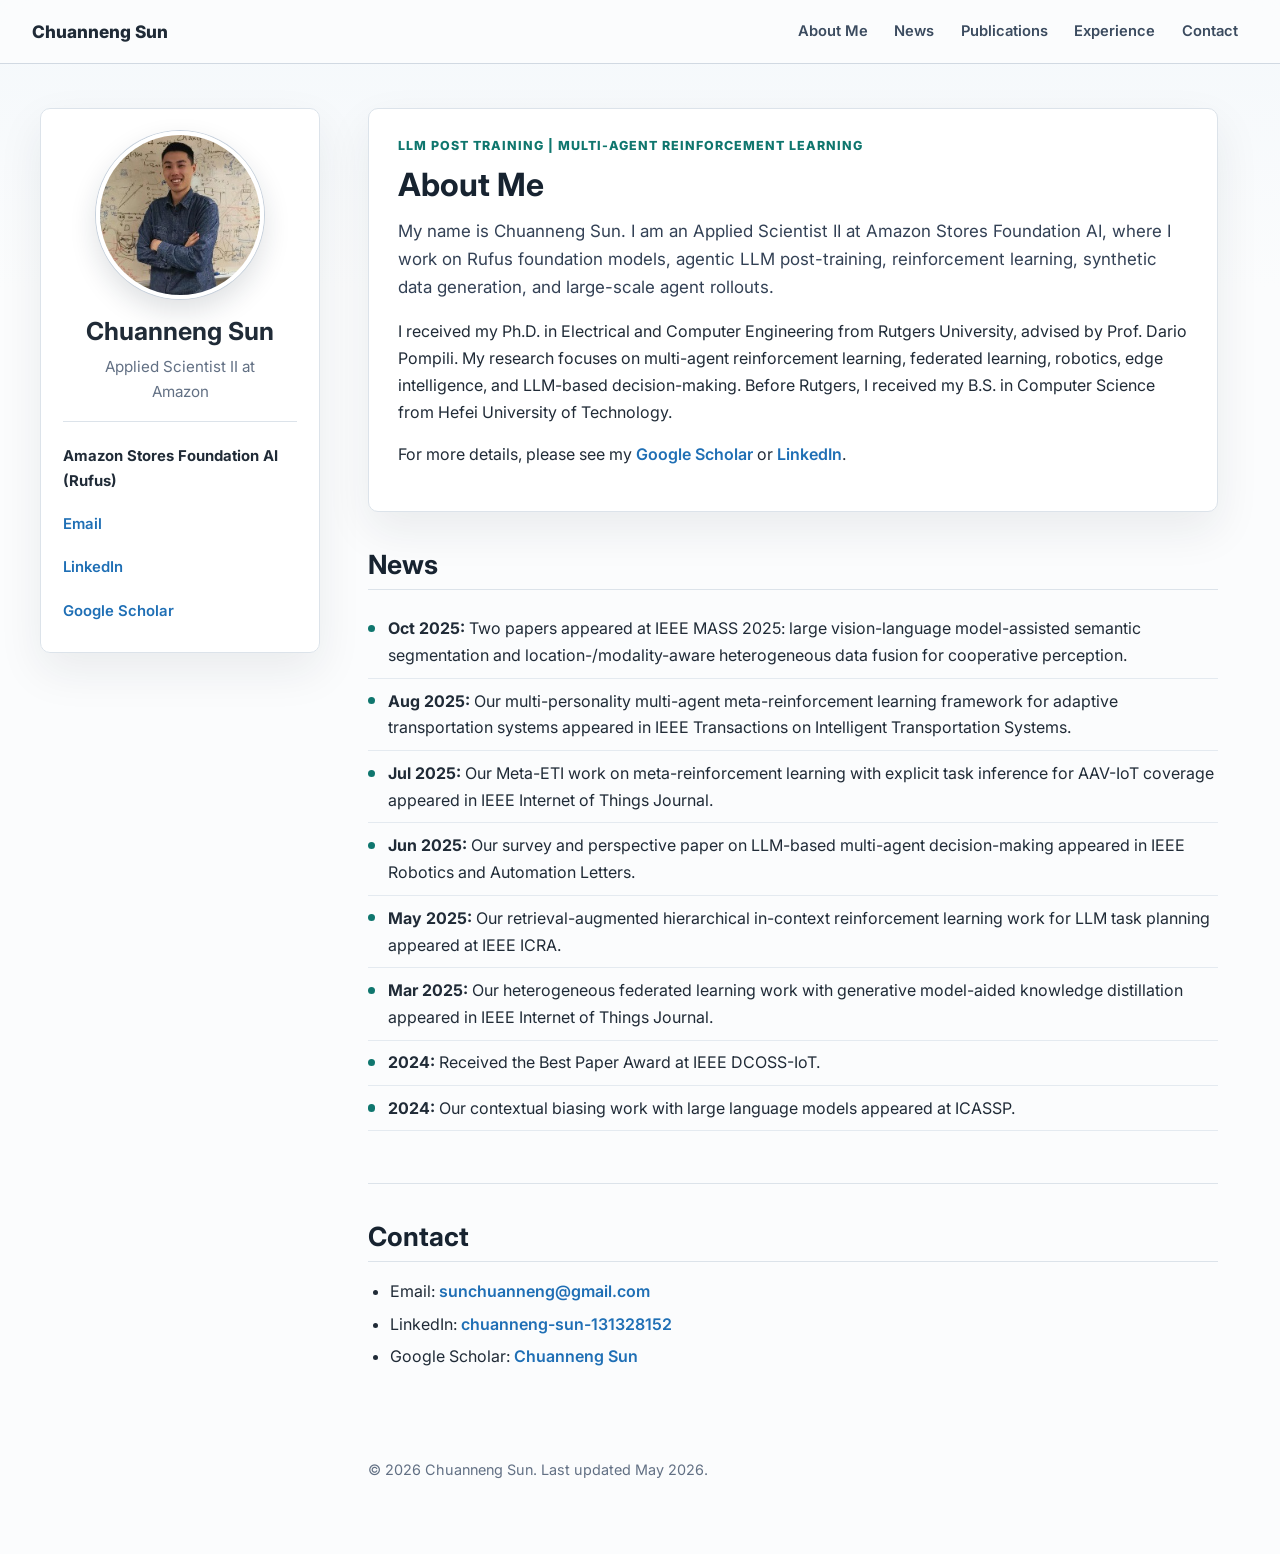
==== index.html @ 6506b9e9 "Create personal website" ====
<!doctype html>
<html lang="en">
  <head>
    <meta charset="utf-8">
    <meta name="viewport" content="width=device-width, initial-scale=1">
    <meta name="description" content="Chuanneng Sun, Applied Scientist at Amazon working on agentic LLMs, reinforcement learning, federated learning, and robotics.">
    <title>Chuanneng Sun</title>
    <link rel="preconnect" href="https://fonts.googleapis.com">
    <link rel="preconnect" href="https://fonts.gstatic.com" crossorigin>
    <link href="https://fonts.googleapis.com/css2?family=Inter:wght@400;500;600;700;800&display=swap" rel="stylesheet">
    <link rel="stylesheet" href="styles.css">
  </head>
  <body>
    <header class="topbar">
      <a class="site-title" href="#about">Chuanneng Sun</a>
      <nav aria-label="Primary navigation">
        <a href="index.html#about">About Me</a>
        <a href="index.html#news">News</a>
        <a href="publications.html">Publications</a>
        <a href="experience.html">Experience</a>
        <a href="index.html#contact">Contact</a>
      </nav>
    </header>

    <div class="page">
      <aside class="sidebar" aria-label="Profile">
        <img class="avatar" src="assets/chuanneng.jpeg" alt="Chuanneng Sun">
        <h1>Chuanneng Sun</h1>
        <p class="role">Applied Scientist II at Amazon</p>
        <ul class="profile-list">
          <li>Amazon Stores Foundation AI (Rufus)</li>
          <li><a href="mailto:sunchuanneng@gmail.com">Email</a></li>
          <li><a href="https://www.linkedin.com/in/chuanneng-sun-131328152/" target="_blank" rel="noreferrer">LinkedIn</a></li>
          <li><a href="https://scholar.google.com/citations?user=oYbSOikAAAAJ&hl=en&oi=ao" target="_blank" rel="noreferrer">Google Scholar</a></li>
        </ul>
      </aside>

      <main class="content">
        <section class="intro-card" id="about">
          <p class="kicker">LLM Post Training | Multi-Agent Reinforcement Learning</p>
          <h2>About Me</h2>
          <p class="lead">
            My name is Chuanneng Sun. I am an Applied Scientist II at Amazon Stores Foundation AI,
            where I work on Rufus foundation models, agentic LLM post-training, reinforcement learning,
            synthetic data generation, and large-scale agent rollouts.
          </p>
          <p>
            I received my Ph.D. in Electrical and Computer Engineering from Rutgers University,
            advised by Prof. Dario Pompili. My research focuses on multi-agent reinforcement learning,
            federated learning, robotics, edge intelligence, and LLM-based decision-making. Before Rutgers,
            I received my B.S. in Computer Science from Hefei University of Technology.
          </p>
          <p>
            For more details, please see my
            <a href="https://scholar.google.com/citations?user=oYbSOikAAAAJ&hl=en&oi=ao" target="_blank" rel="noreferrer">Google Scholar</a>
            or <a href="https://www.linkedin.com/in/chuanneng-sun-131328152/" target="_blank" rel="noreferrer">LinkedIn</a>.
          </p>
        </section>

        <section id="news">
          <h2>News</h2>
          <ul class="news-list">
            <li><strong>Oct 2025:</strong> Two papers appeared at IEEE MASS 2025: large vision-language model-assisted semantic segmentation and location-/modality-aware heterogeneous data fusion for cooperative perception.</li>
            <li><strong>Aug 2025:</strong> Our multi-personality multi-agent meta-reinforcement learning framework for adaptive transportation systems appeared in IEEE Transactions on Intelligent Transportation Systems.</li>
            <li><strong>Jul 2025:</strong> Our Meta-ETI work on meta-reinforcement learning with explicit task inference for AAV-IoT coverage appeared in IEEE Internet of Things Journal.</li>
            <li><strong>Jun 2025:</strong> Our survey and perspective paper on LLM-based multi-agent decision-making appeared in IEEE Robotics and Automation Letters.</li>
            <li><strong>May 2025:</strong> Our retrieval-augmented hierarchical in-context reinforcement learning work for LLM task planning appeared at IEEE ICRA.</li>
            <li><strong>Mar 2025:</strong> Our heterogeneous federated learning work with generative model-aided knowledge distillation appeared in IEEE Internet of Things Journal.</li>
            <li><strong>2024:</strong> Received the Best Paper Award at IEEE DCOSS-IoT.</li>
            <li><strong>2024:</strong> Our contextual biasing work with large language models appeared at ICASSP.</li>
          </ul>
        </section>

        <section id="contact">
          <h2>Contact</h2>
          <ul>
            <li>Email: <a href="mailto:sunchuanneng@gmail.com">sunchuanneng@gmail.com</a></li>
            <li>LinkedIn: <a href="https://www.linkedin.com/in/chuanneng-sun-131328152/" target="_blank" rel="noreferrer">chuanneng-sun-131328152</a></li>
            <li>Google Scholar: <a href="https://scholar.google.com/citations?user=oYbSOikAAAAJ&hl=en&oi=ao" target="_blank" rel="noreferrer">Chuanneng Sun</a></li>
          </ul>
        </section>

        <footer>
          <p>&copy; <span id="year"></span> Chuanneng Sun. Last updated May 2026.</p>
        </footer>
      </main>
    </div>

    <script src="script.js"></script>
  </body>
</html>
---- styles.css ----
:root {
  --bg: #fbfcfd;
  --paper: #ffffff;
  --paper-soft: #f6f8fb;
  --text: #202b37;
  --muted: #627084;
  --line: #dce3ea;
  --line-strong: #c7d1dc;
  --link: #1f6fb5;
  --link-hover: #164d80;
  --accent: #0f766e;
  --accent-soft: #e7f5f3;
  --shadow: 0 18px 45px rgba(20, 35, 52, 0.08);
}

* {
  box-sizing: border-box;
}

html {
  scroll-behavior: smooth;
}

body {
  margin: 0;
  background:
    linear-gradient(180deg, #f4f8fb 0, #fbfcfd 18rem),
    var(--bg);
  color: var(--text);
  font-family: Inter, -apple-system, BlinkMacSystemFont, "Segoe UI", sans-serif;
  font-size: 16px;
  line-height: 1.68;
}

a {
  color: var(--link);
  font-weight: 600;
  text-decoration: none;
  text-underline-offset: 0.18em;
}

a:hover {
  color: var(--link-hover);
  text-decoration: underline;
}

.topbar {
  position: sticky;
  top: 0;
  z-index: 10;
  display: flex;
  align-items: center;
  justify-content: space-between;
  gap: 1.5rem;
  min-height: 4rem;
  padding: 0 2rem;
  border-bottom: 1px solid rgba(199, 209, 220, 0.8);
  background: rgba(251, 252, 253, 0.92);
  backdrop-filter: blur(16px);
}

.site-title {
  color: var(--text);
  font-size: 1.08rem;
  font-weight: 800;
}

.topbar nav {
  display: flex;
  flex-wrap: wrap;
  gap: 0.35rem;
  font-size: 0.92rem;
}

.topbar nav a {
  border-radius: 999px;
  color: #3b4b5f;
  padding: 0.35rem 0.65rem;
}

.topbar nav a:hover,
.topbar nav a.active {
  background: var(--accent-soft);
  color: var(--accent);
  text-decoration: none;
}

.page {
  display: grid;
  grid-template-columns: 280px minmax(0, 850px);
  gap: 3rem;
  width: min(1200px, calc(100% - 3rem));
  margin: 0 auto;
  padding: 2.75rem 0 4.5rem;
}

.sidebar {
  position: sticky;
  top: 5.75rem;
  align-self: start;
  padding: 1.4rem;
  border: 1px solid var(--line);
  border-radius: 10px;
  background: rgba(255, 255, 255, 0.92);
  box-shadow: var(--shadow);
}

.avatar {
  display: block;
  width: 168px;
  height: 168px;
  margin: 0 auto 1.1rem;
  border: 4px solid #ffffff;
  border-radius: 50%;
  box-shadow: 0 0 0 1px var(--line-strong), 0 12px 28px rgba(20, 35, 52, 0.14);
  object-fit: cover;
}

.sidebar h1 {
  margin: 0;
  color: var(--text);
  font-size: 1.55rem;
  line-height: 1.2;
  text-align: center;
}

.role {
  margin: 0.45rem auto 1rem;
  max-width: 13rem;
  color: var(--muted);
  font-size: 0.95rem;
  text-align: center;
}

.profile-list {
  display: grid;
  gap: 0.45rem;
  margin: 0;
  padding: 1rem 0 0;
  border-top: 1px solid var(--line);
  color: var(--muted);
  font-size: 0.93rem;
  list-style: none;
}

.profile-list li:first-child {
  color: var(--text);
  font-weight: 700;
}

.profile-list a {
  display: inline-flex;
  align-items: center;
}

.content {
  min-width: 0;
}

section {
  padding: 0 0 2.25rem;
  margin: 0 0 2.25rem;
  border-bottom: 1px solid var(--line);
}

.intro-card {
  padding: 1.7rem 1.8rem;
  border: 1px solid var(--line);
  border-radius: 10px;
  background: var(--paper);
  box-shadow: var(--shadow);
}

section:last-of-type {
  border-bottom: 0;
}

.kicker {
  margin: 0 0 0.5rem;
  color: var(--accent);
  font-size: 0.78rem;
  font-weight: 800;
  letter-spacing: 0.08em;
  text-transform: uppercase;
}

h2,
h3 {
  line-height: 1.28;
}

h2 {
  margin: 0 0 1rem;
  padding-bottom: 0.45rem;
  border-bottom: 1px solid var(--line);
  color: #172330;
  font-size: 1.65rem;
}

.intro-card h2 {
  border-bottom: 0;
  margin-bottom: 0.65rem;
  padding-bottom: 0;
  font-size: 2rem;
}

h3 {
  margin: 1.35rem 0 0.6rem;
  color: #2d3b4c;
  font-size: 1.08rem;
}

.lead {
  color: #334155;
  font-size: 1.06rem;
}

p {
  margin: 0 0 1rem;
}

ul,
ol {
  margin-top: 0;
  padding-left: 1.35rem;
}

li {
  margin: 0.35rem 0;
}

.quick-links {
  display: flex;
  flex-wrap: wrap;
  gap: 0.55rem;
  margin: 1.15rem 0 0;
}

.quick-links a {
  border: 1px solid var(--line-strong);
  border-radius: 999px;
  background: var(--paper-soft);
  padding: 0.38rem 0.7rem;
}

.quick-links a:hover {
  border-color: color-mix(in srgb, var(--accent) 40%, var(--line-strong));
  background: var(--accent-soft);
  color: var(--accent);
  text-decoration: none;
}

.news-list {
  list-style: none;
  padding-left: 0;
}

.news-list li {
  position: relative;
  margin: 0;
  padding: 0.55rem 0 0.55rem 1.25rem;
  border-bottom: 1px solid rgba(220, 227, 234, 0.72);
}

.news-list li::before {
  position: absolute;
  top: 1.15rem;
  left: 0;
  width: 0.45rem;
  height: 0.45rem;
  border-radius: 999px;
  background: var(--accent);
  content: "";
}

.note {
  color: var(--muted);
}

.year-heading,
.subsection-title {
  display: inline-flex;
  align-items: center;
  border-radius: 999px;
  background: var(--paper-soft);
  color: #1f354b;
  padding: 0.22rem 0.7rem;
  font-size: 0.98rem;
}

.pub-list {
  display: grid;
  gap: 0.85rem;
  padding-left: 0;
  list-style: none;
}

.pub-list li {
  margin: 0;
  padding: 0.95rem 1rem;
  border: 1px solid rgba(220, 227, 234, 0.9);
  border-radius: 8px;
  background: var(--paper);
}

.pub-list strong {
  color: #172330;
}

.entry {
  padding: 1rem 0;
  border-top: 1px solid var(--line);
}

.entry > div {
  display: flex;
  align-items: baseline;
  justify-content: space-between;
  gap: 1rem;
}

.entry span,
.entry p {
  color: var(--muted);
}

.entry p {
  margin: 0.15rem 0 0.45rem;
}

footer {
  color: var(--muted);
  font-size: 0.9rem;
}

footer p {
  margin: 0;
}

@media (max-width: 900px) {
  .topbar {
    align-items: flex-start;
    flex-direction: column;
    padding: 0.8rem 1rem;
  }

  .page {
    grid-template-columns: 1fr;
    gap: 1.5rem;
    width: min(100% - 2rem, 860px);
    padding-top: 1.5rem;
  }

  .sidebar {
    position: static;
  }

  .avatar {
    width: 128px;
    height: 128px;
  }

  .entry > div {
    align-items: flex-start;
    flex-direction: column;
    gap: 0.1rem;
  }

}

@media (max-width: 560px) {
  body {
    font-size: 15px;
  }

  .topbar nav {
    gap: 0.25rem;
  }

  .page {
    width: min(100% - 1rem, 860px);
  }

  .intro-card {
    padding: 1.2rem;
  }

  .intro-card h2 {
    font-size: 1.65rem;
  }

  h2 {
    font-size: 1.35rem;
  }
}
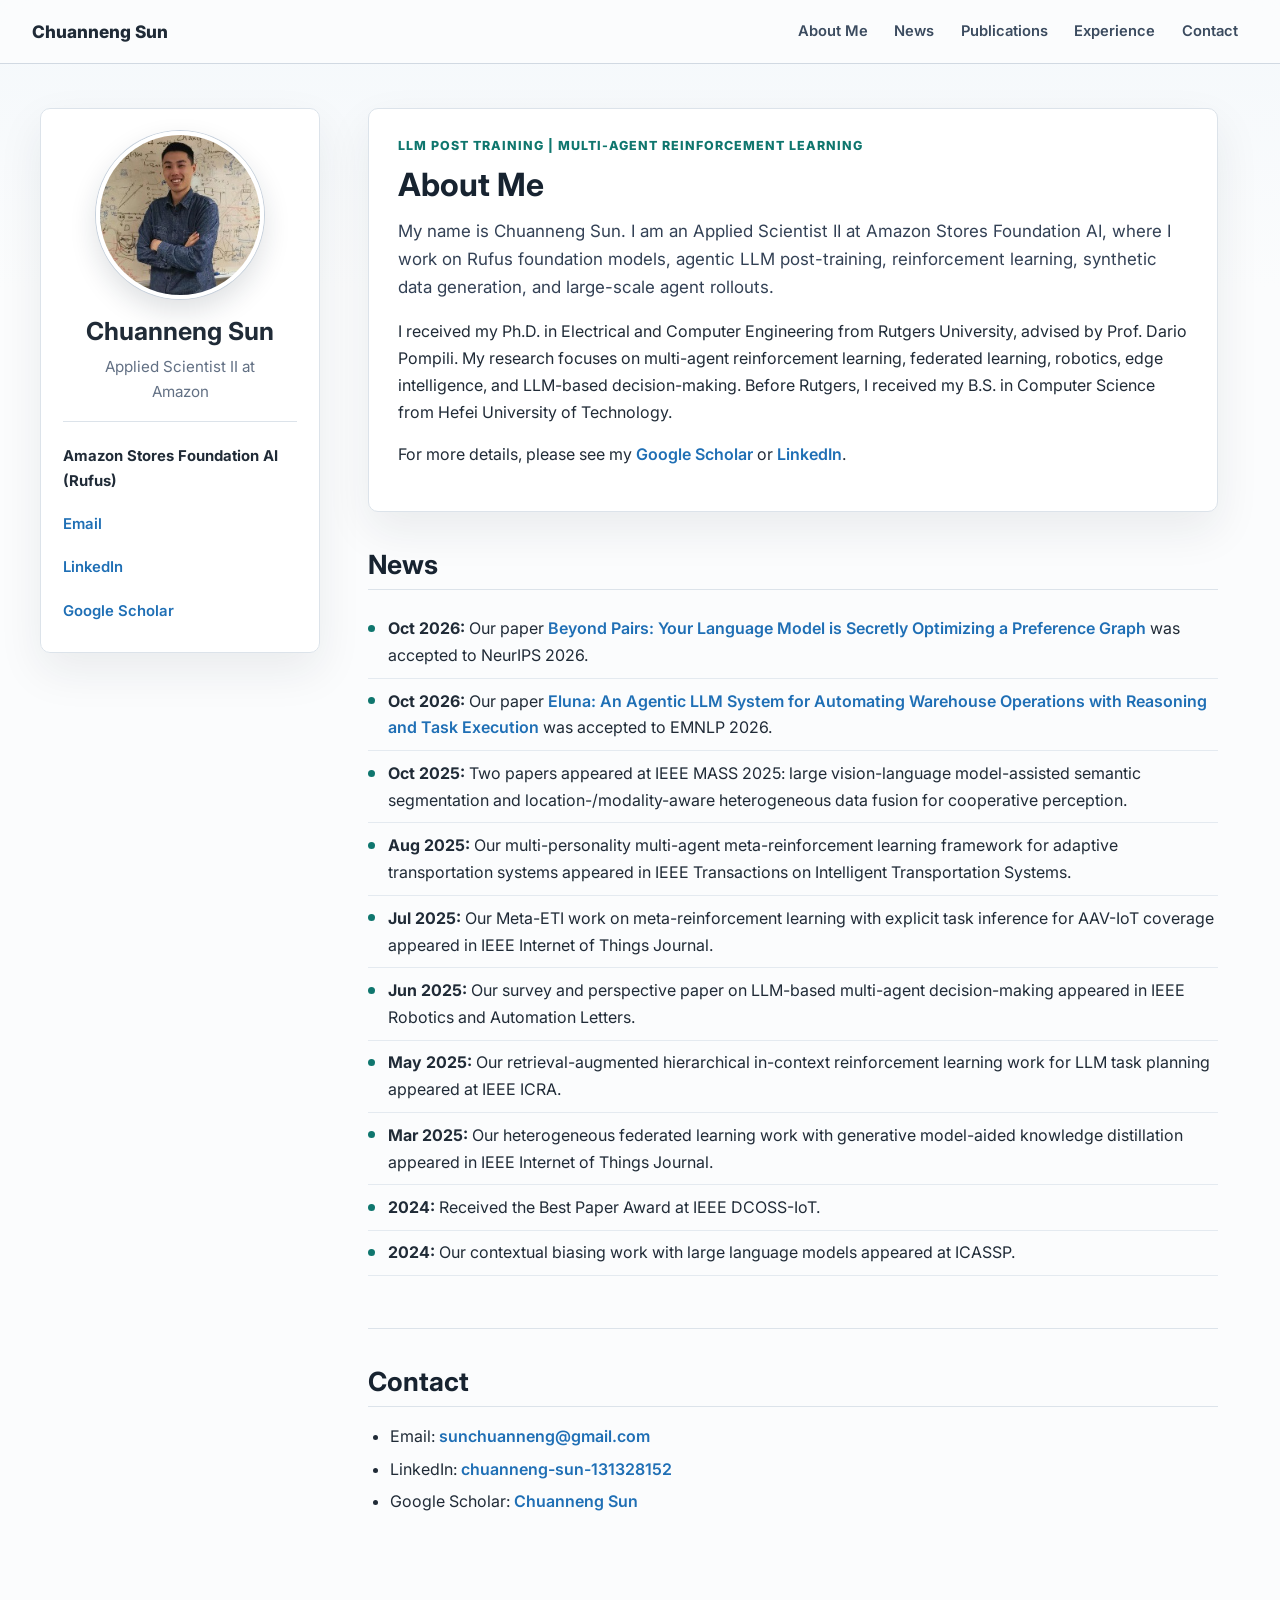
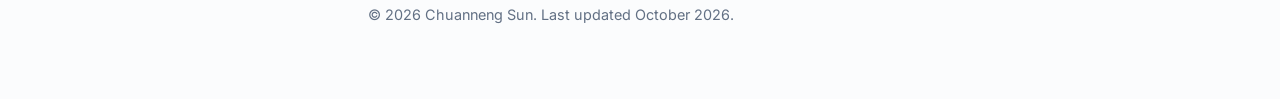
==== commit 5ea929fa: "Add NeurIPS and EMNLP 2026 acceptance news" ====
--- a/index.html
+++ b/index.html
@@ -60,6 +60,8 @@
         <section id="news">
           <h2>News</h2>
           <ul class="news-list">
+            <li><strong>Oct 2026:</strong> Our paper <a href="https://arxiv.org/abs/2605.08037" target="_blank" rel="noreferrer">Beyond Pairs: Your Language Model is Secretly Optimizing a Preference Graph</a> was accepted to NeurIPS 2026.</li>
+            <li><strong>Oct 2026:</strong> Our paper <a href="https://arxiv.org/abs/2607.08960" target="_blank" rel="noreferrer">Eluna: An Agentic LLM System for Automating Warehouse Operations with Reasoning and Task Execution</a> was accepted to EMNLP 2026.</li>
             <li><strong>Oct 2025:</strong> Two papers appeared at IEEE MASS 2025: large vision-language model-assisted semantic segmentation and location-/modality-aware heterogeneous data fusion for cooperative perception.</li>
             <li><strong>Aug 2025:</strong> Our multi-personality multi-agent meta-reinforcement learning framework for adaptive transportation systems appeared in IEEE Transactions on Intelligent Transportation Systems.</li>
             <li><strong>Jul 2025:</strong> Our Meta-ETI work on meta-reinforcement learning with explicit task inference for AAV-IoT coverage appeared in IEEE Internet of Things Journal.</li>
@@ -81,7 +83,7 @@
         </section>
 
         <footer>
-          <p>&copy; <span id="year"></span> Chuanneng Sun. Last updated May 2026.</p>
+          <p>&copy; <span id="year"></span> Chuanneng Sun. Last updated October 2026.</p>
         </footer>
       </main>
     </div>
